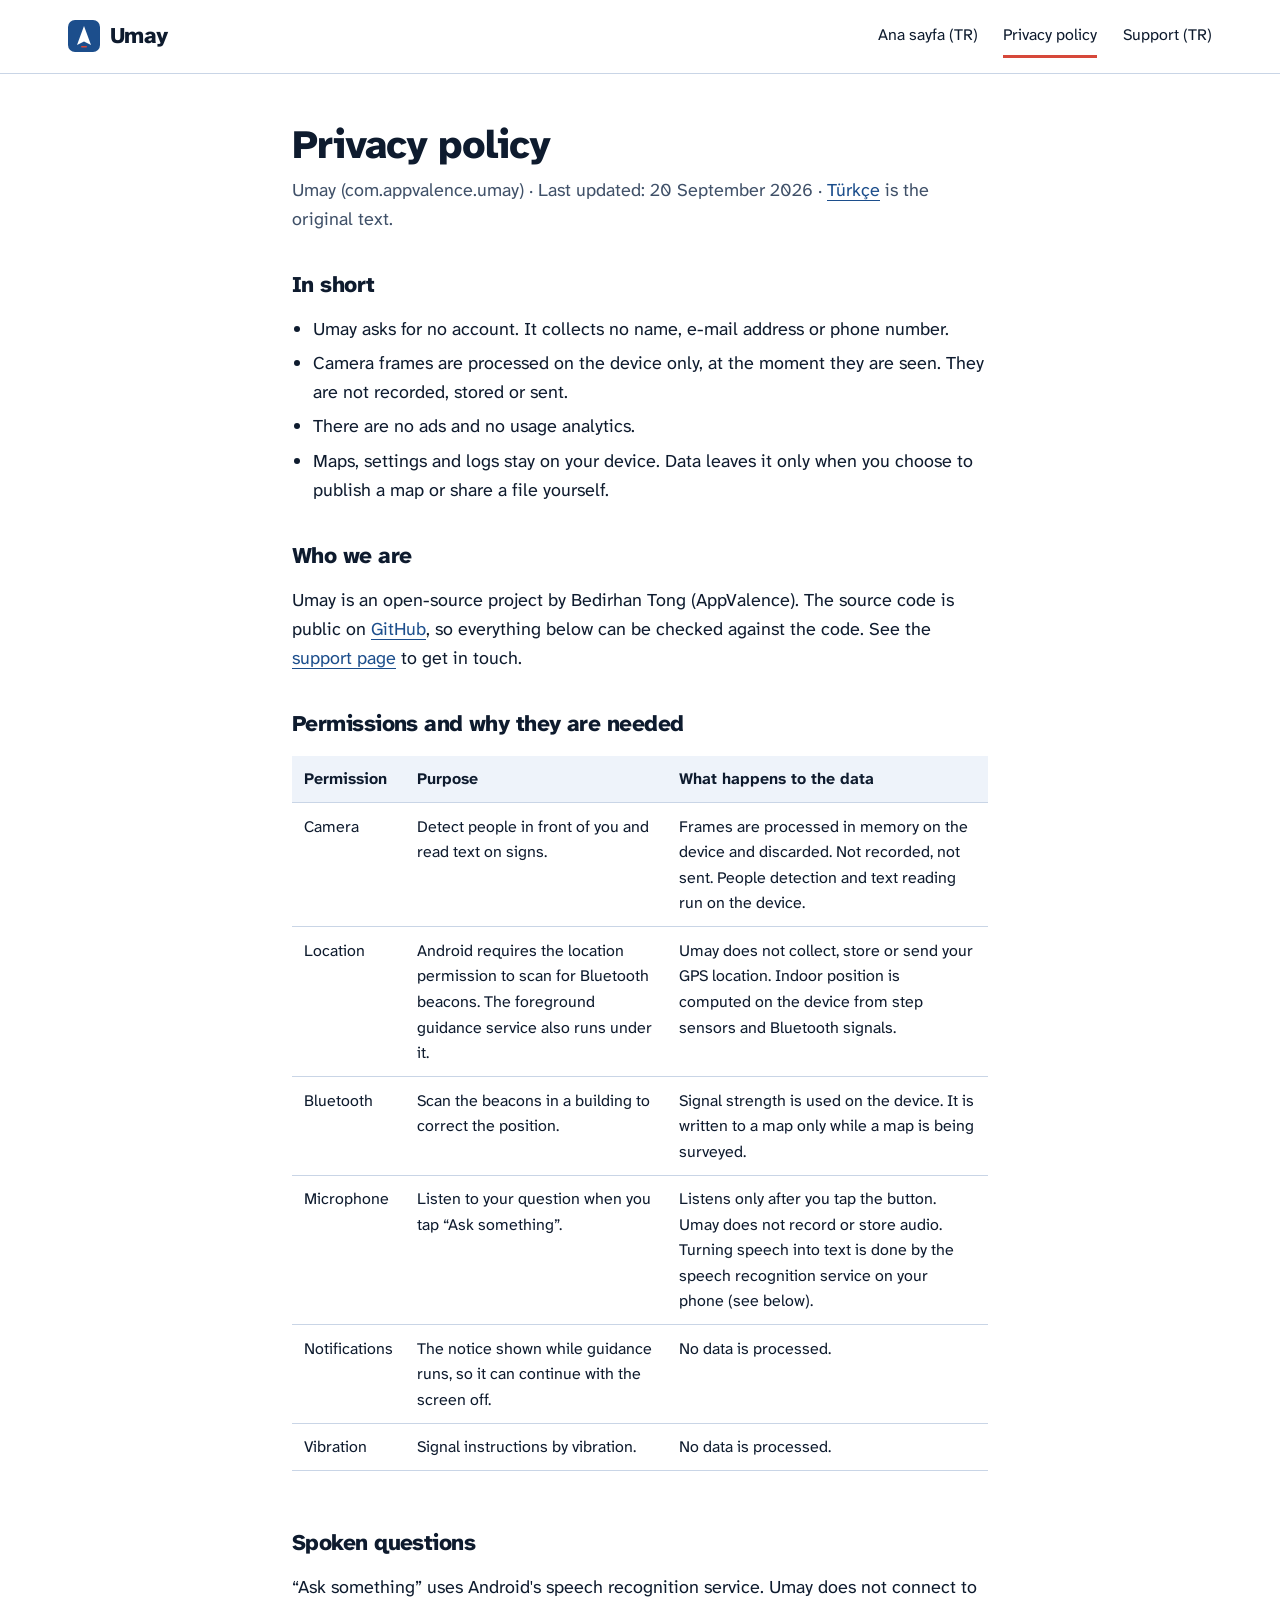
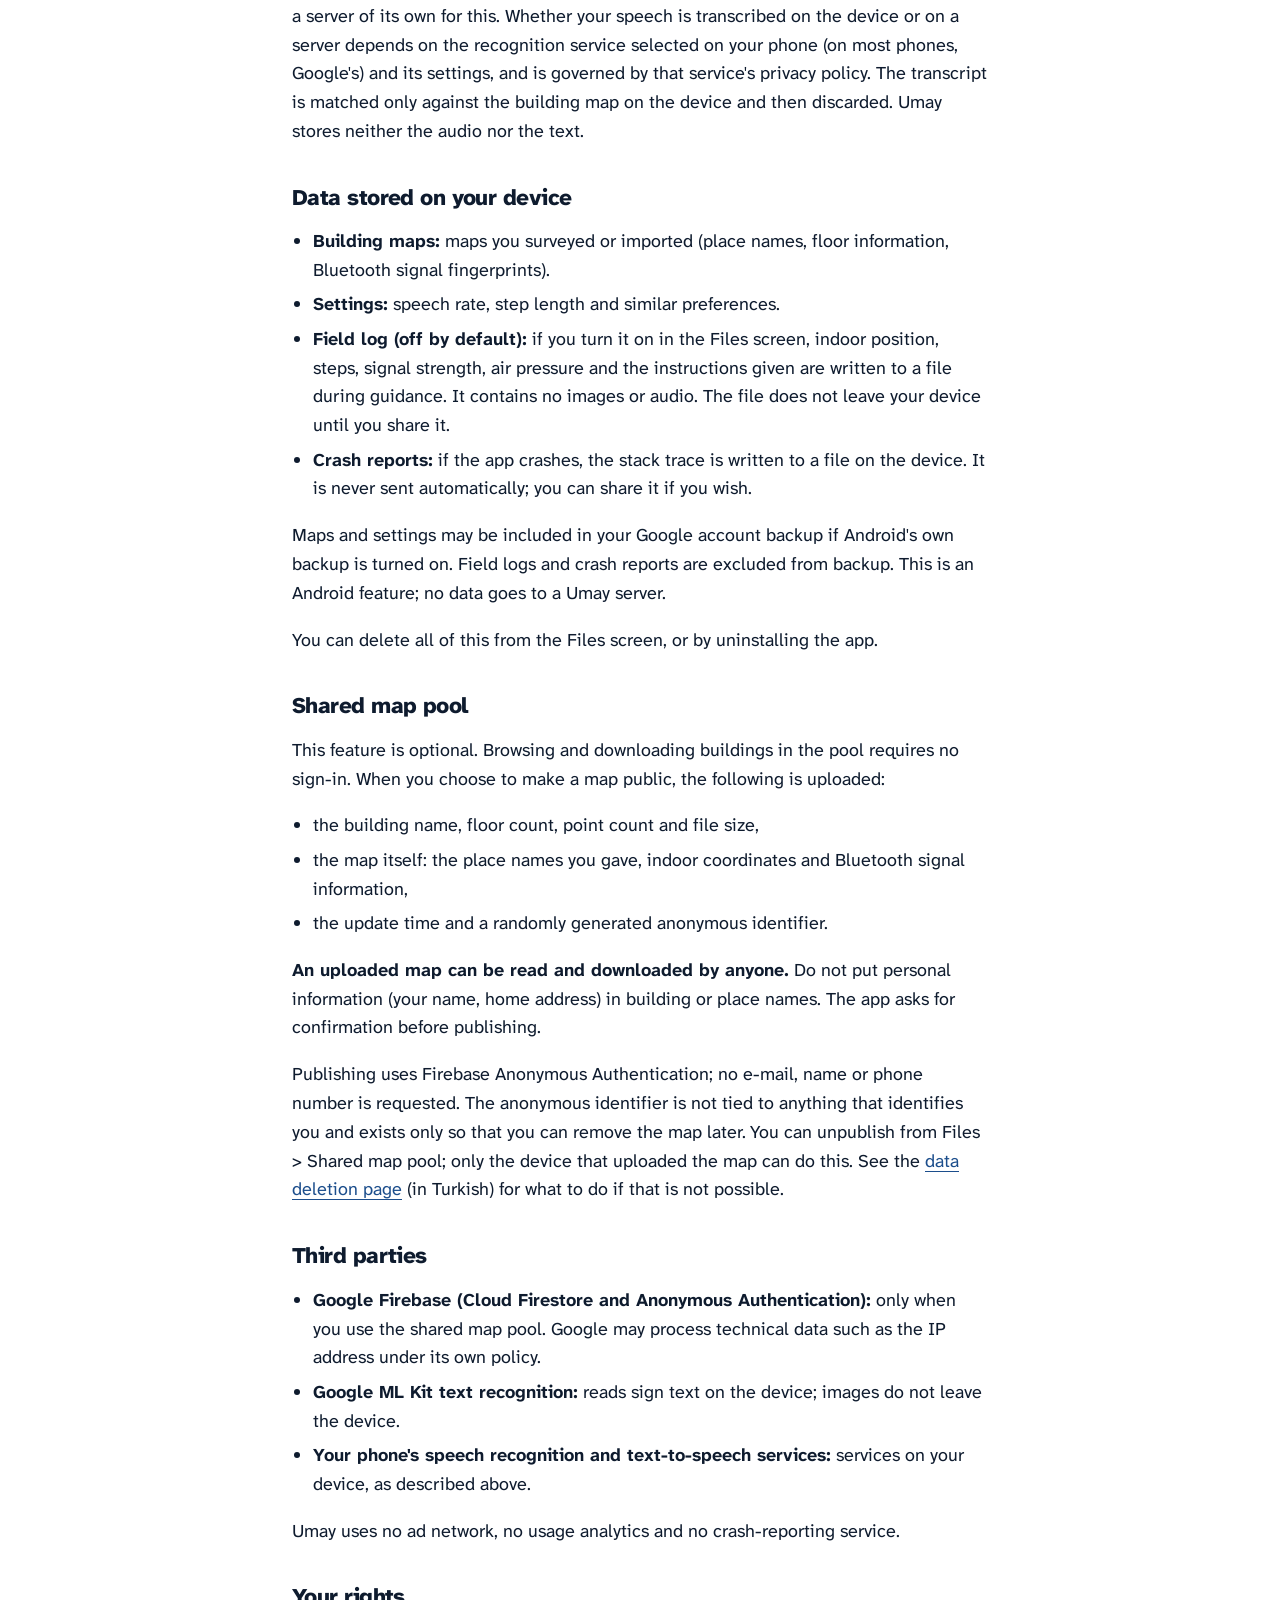
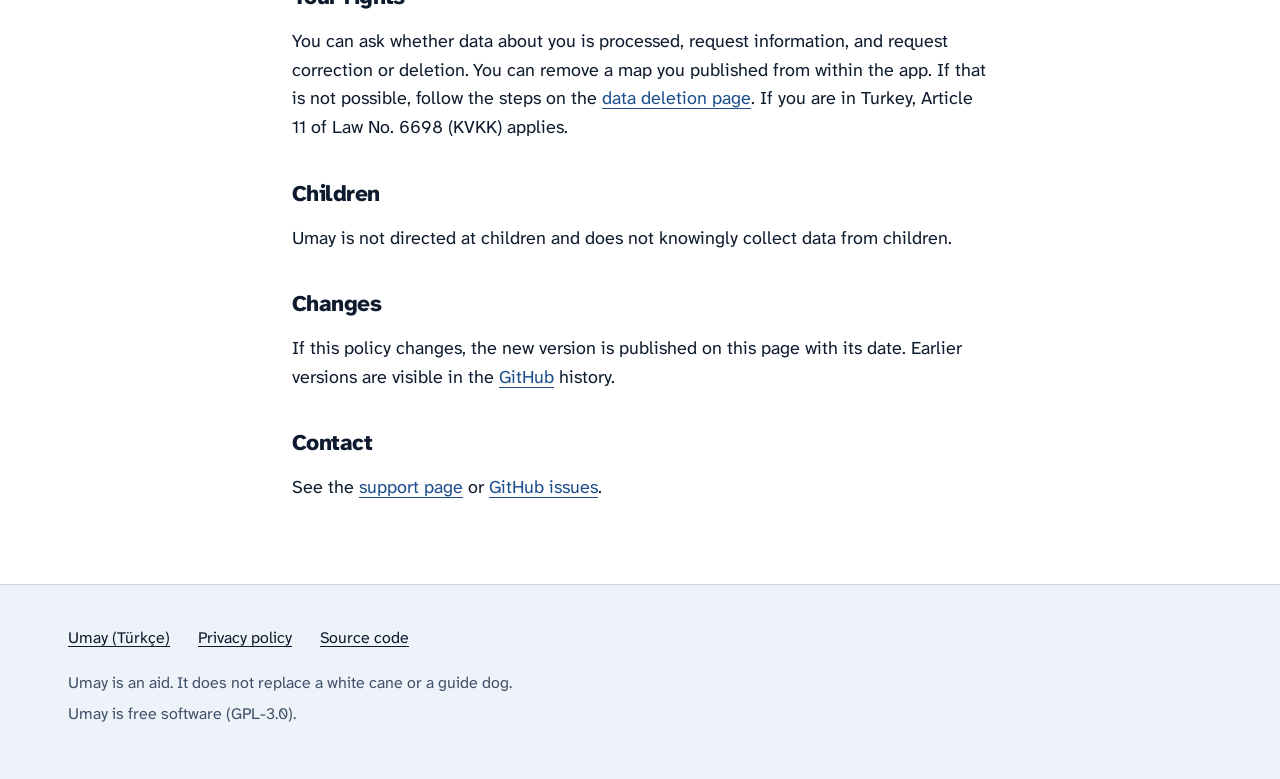
==== website/en/privacy.html @ 1d3ca925 "Add Atkinson Hyperlegible Next font and related files; create privacy policy and data deletion pages" ====
<!doctype html>
<html lang="en">
<head>
<meta charset="utf-8">
<meta name="viewport" content="width=device-width, initial-scale=1">
<title>Privacy policy - Umay</title>
<meta name="description" content="What data Umay processes and what it does not: camera frames are not recorded, there are no accounts or ads, and data stays on the device.">
<meta name="color-scheme" content="light dark">
<link rel="icon" href="../img/favicon.svg" type="image/svg+xml">
<link rel="preload" href="../fonts/atkinson-next-latin-wght-normal.woff2" as="font" type="font/woff2" crossorigin>
<link rel="stylesheet" href="../css/site.css">
</head>
<body>
<a class="skip" href="#icerik">Skip to content</a>
<header class="site"><div class="wrap">
<a class="brand" href="../index.html"><img src="../img/favicon.svg" alt="" width="32" height="32">Umay</a>
<nav class="site" aria-label="Main"><ul><li><a href="../index.html">Ana sayfa (TR)</a></li><li><a href="privacy.html" aria-current="page">Privacy policy</a></li><li><a href="../destek.html">Support (TR)</a></li></ul></nav>
</div></header>
<main id="icerik" class="doc"><div class="wrap narrow">
<h1>Privacy policy</h1>
<p class="meta">Umay (com.appvalence.umay) &middot; Last updated: 20 September 2026 &middot; <a href="../gizlilik.html" hreflang="tr" lang="tr">Türkçe</a> is the original text.</p>

<h2>In short</h2>
<ul>
<li>Umay asks for no account. It collects no name, e-mail address or phone number.</li>
<li>Camera frames are processed on the device only, at the moment they are seen. They are not recorded, stored or sent.</li>
<li>There are no ads and no usage analytics.</li>
<li>Maps, settings and logs stay on your device. Data leaves it only when you choose to publish a map or share a file yourself.</li>
</ul>

<h2>Who we are</h2>
<p>Umay is an open-source project by Bedirhan Tong (AppValence). The source code is public on <a href="https://github.com/bedirhantong/Umay">GitHub</a>, so everything below can be checked against the code. See the <a href="../destek.html">support page</a> to get in touch.</p>

<h2>Permissions and why they are needed</h2>
<div class="tablewrap"><table>
<thead><tr><th>Permission</th><th>Purpose</th><th>What happens to the data</th></tr></thead>
<tbody>
<tr><td>Camera</td><td>Detect people in front of you and read text on signs.</td><td>Frames are processed in memory on the device and discarded. Not recorded, not sent. People detection and text reading run on the device.</td></tr>
<tr><td>Location</td><td>Android requires the location permission to scan for Bluetooth beacons. The foreground guidance service also runs under it.</td><td>Umay does not collect, store or send your GPS location. Indoor position is computed on the device from step sensors and Bluetooth signals.</td></tr>
<tr><td>Bluetooth</td><td>Scan the beacons in a building to correct the position.</td><td>Signal strength is used on the device. It is written to a map only while a map is being surveyed.</td></tr>
<tr><td>Microphone</td><td>Listen to your question when you tap &ldquo;Ask something&rdquo;.</td><td>Listens only after you tap the button. Umay does not record or store audio. Turning speech into text is done by the speech recognition service on your phone (see below).</td></tr>
<tr><td>Notifications</td><td>The notice shown while guidance runs, so it can continue with the screen off.</td><td>No data is processed.</td></tr>
<tr><td>Vibration</td><td>Signal instructions by vibration.</td><td>No data is processed.</td></tr>
</tbody></table></div>

<h2>Spoken questions</h2>
<p>&ldquo;Ask something&rdquo; uses Android's speech recognition service. Umay does not connect to a server of its own for this. Whether your speech is transcribed on the device or on a server depends on the recognition service selected on your phone (on most phones, Google's) and its settings, and is governed by that service's privacy policy. The transcript is matched only against the building map on the device and then discarded. Umay stores neither the audio nor the text.</p>

<h2>Data stored on your device</h2>
<ul>
<li><strong>Building maps:</strong> maps you surveyed or imported (place names, floor information, Bluetooth signal fingerprints).</li>
<li><strong>Settings:</strong> speech rate, step length and similar preferences.</li>
<li><strong>Field log (off by default):</strong> if you turn it on in the Files screen, indoor position, steps, signal strength, air pressure and the instructions given are written to a file during guidance. It contains no images or audio. The file does not leave your device until you share it.</li>
<li><strong>Crash reports:</strong> if the app crashes, the stack trace is written to a file on the device. It is never sent automatically; you can share it if you wish.</li>
</ul>
<p>Maps and settings may be included in your Google account backup if Android's own backup is turned on. Field logs and crash reports are excluded from backup. This is an Android feature; no data goes to a Umay server.</p>
<p>You can delete all of this from the Files screen, or by uninstalling the app.</p>

<h2>Shared map pool</h2>
<p>This feature is optional. Browsing and downloading buildings in the pool requires no sign-in. When you choose to make a map public, the following is uploaded:</p>
<ul>
<li>the building name, floor count, point count and file size,</li>
<li>the map itself: the place names you gave, indoor coordinates and Bluetooth signal information,</li>
<li>the update time and a randomly generated anonymous identifier.</li>
</ul>
<p><strong>An uploaded map can be read and downloaded by anyone.</strong> Do not put personal information (your name, home address) in building or place names. The app asks for confirmation before publishing.</p>
<p>Publishing uses Firebase Anonymous Authentication; no e-mail, name or phone number is requested. The anonymous identifier is not tied to anything that identifies you and exists only so that you can remove the map later. You can unpublish from Files &gt; Shared map pool; only the device that uploaded the map can do this. See the <a href="../veri-silme.html">data deletion page</a> (in Turkish) for what to do if that is not possible.</p>

<h2>Third parties</h2>
<ul>
<li><strong>Google Firebase (Cloud Firestore and Anonymous Authentication):</strong> only when you use the shared map pool. Google may process technical data such as the IP address under its own policy.</li>
<li><strong>Google ML Kit text recognition:</strong> reads sign text on the device; images do not leave the device.</li>
<li><strong>Your phone's speech recognition and text-to-speech services:</strong> services on your device, as described above.</li>
</ul>
<p>Umay uses no ad network, no usage analytics and no crash-reporting service.</p>

<h2>Your rights</h2>
<p>You can ask whether data about you is processed, request information, and request correction or deletion. You can remove a map you published from within the app. If that is not possible, follow the steps on the <a href="../veri-silme.html">data deletion page</a>. If you are in Turkey, Article 11 of Law No. 6698 (KVKK) applies.</p>

<h2>Children</h2>
<p>Umay is not directed at children and does not knowingly collect data from children.</p>

<h2>Changes</h2>
<p>If this policy changes, the new version is published on this page with its date. Earlier versions are visible in the <a href="https://github.com/bedirhantong/Umay">GitHub</a> history.</p>

<h2>Contact</h2>
<p>See the <a href="../destek.html">support page</a> or <a href="https://github.com/bedirhantong/Umay/issues">GitHub issues</a>.</p>
</div></main>
<footer class="site"><div class="wrap">
<ul><li><a href="../index.html">Umay (Türkçe)</a></li><li><a href="privacy.html">Privacy policy</a></li><li><a href="https://github.com/bedirhantong/Umay">Source code</a></li></ul>
<p>Umay is an aid. It does not replace a white cane or a guide dog.</p>
<p>Umay is free software (GPL-3.0).</p>
</div></footer>
</body>
</html>
---- website/css/site.css ----
/* Umay site. Rules and reasons: website/DESIGN.md. One self-hosted font, no scripts, no third-party requests. */
@font-face { font-family: "Atkinson Hyperlegible Next"; src: url("../fonts/atkinson-next-latin-ext-wght-normal.woff2") format("woff2"); font-weight: 200 800; font-display: swap;
  unicode-range: U+0100-02BA, U+02BD-02C5, U+02C7-02CC, U+02CE-02D7, U+02DD-02FF, U+0304, U+0308, U+0329, U+1D00-1DBF, U+1E00-1E9F, U+1EF2-1EFF, U+2020, U+20A0-20AB, U+20AD-20C0, U+2113, U+2C60-2C7F, U+A720-A7FF; }
@font-face { font-family: "Atkinson Hyperlegible Next"; src: url("../fonts/atkinson-next-latin-wght-normal.woff2") format("woff2"); font-weight: 200 800; font-display: swap;
  unicode-range: U+0000-00FF, U+0131, U+0152-0153, U+02BB-02BC, U+02C6, U+02DA, U+02DC, U+0304, U+0308, U+0329, U+2000-206F, U+20AC, U+2122, U+2191, U+2193, U+2212, U+2215, U+FEFF, U+FFFD; }

:root {
  --ink: #0E1B2E;
  --ink-soft: #3F5068;
  --navy: #1C4E8C;
  --paper: #FFFFFF;
  --wash: #EEF3FA;
  --line: #C9D5E6;
  --line-strong: #6F87AB;
  --signal: #D6483A;
  --on-navy: #FFFFFF;
  --band: #1C4E8C;
  --link: #1C4E8C;
  --focus: #0E1B2E;
  /* aliases used by the document pages */
  --bg: var(--paper); --bg-soft: var(--wash); --text: var(--ink); --muted: var(--ink-soft);
}
@media (prefers-color-scheme: dark) {
  :root {
    --ink: #E8EEF7; --ink-soft: #B4C3D8; --navy: #8DB3EA; --paper: #0B1424; --wash: #111E33;
    --line: #2A3A55; --line-strong: #4F6688; --signal: #F0705F; --on-navy: #0B1424; --band: #12305A; --link: #8DB3EA; --focus: #E8EEF7;
  }
}
*, *::before, *::after { box-sizing: border-box; }
html { font-size: 100%; -webkit-text-size-adjust: 100%; scroll-padding-top: 1rem; }
body { margin: 0; background: var(--paper); color: var(--ink); font: 1.125rem/1.6 "Atkinson Hyperlegible Next", system-ui, -apple-system, "Segoe UI", Roboto, sans-serif; font-synthesis: none; }
a { color: var(--link); text-underline-offset: .2em; text-decoration-thickness: 1px; }
a:hover { text-decoration-thickness: 3px; }
:focus-visible { outline: 3px solid var(--focus); outline-offset: 3px; border-radius: 2px; }
.skip { position: absolute; left: -999px; top: 0; background: var(--ink); color: var(--paper); padding: .9rem 1.1rem; z-index: 10; }
.skip:focus { left: 0; }
.wrap { max-width: 74rem; margin: 0 auto; padding: 0 1.25rem; }
.narrow { max-width: 46rem; }
p { max-width: 68ch; }

/* Header and footer */
header.site { border-bottom: 1px solid var(--line); }
header.site .wrap { display: flex; flex-wrap: wrap; align-items: center; justify-content: space-between; gap: .25rem 2rem; padding-top: .9rem; padding-bottom: .9rem; }
.brand { display: inline-flex; align-items: center; gap: .6rem; color: var(--ink); text-decoration: none; font-weight: 800; font-size: 1.4rem; letter-spacing: -.02em; }
.brand img { width: 2rem; height: 2rem; }
nav.site ul { display: flex; flex-wrap: wrap; gap: 0 1.6rem; list-style: none; margin: 0; padding: 0; }
nav.site a { color: var(--ink); text-decoration: none; min-height: 2.75rem; display: inline-flex; align-items: center; border-bottom: 3px solid transparent; font-size: 1rem; }
nav.site a:hover, nav.site a[aria-current="page"] { border-bottom-color: var(--signal); }
footer.site { border-top: 1px solid var(--line); background: var(--wash); padding: 2.5rem 0 3rem; color: var(--ink-soft); font-size: 1rem; }
footer.site ul { list-style: none; padding: 0; margin: 0 0 1.25rem; display: flex; flex-wrap: wrap; gap: .25rem 1.75rem; }
footer.site a { color: var(--ink); }
footer.site p { margin: .3rem 0; }

/* Buttons */
.btn { display: inline-flex; align-items: center; min-height: 3rem; padding: 0 1.5rem; font-weight: 700; font-size: 1.05rem; text-decoration: none; border: 2px solid var(--navy); color: var(--navy); background: transparent; border-radius: .25rem; }
.btn:hover { background: var(--navy); color: var(--on-navy); }
.btn.solid { background: var(--navy); color: var(--on-navy); }
.btn.solid:hover { background: var(--ink); border-color: var(--ink); color: var(--paper); }
.actions { display: flex; flex-wrap: wrap; gap: .75rem; }

/* Headings */
h1, h2, h3 { font-weight: 800; letter-spacing: -.025em; margin: 0; }
h2 { font-size: clamp(2rem, 4.6vw, 3.25rem); line-height: 1.05; }
h3 { font-size: 1.35rem; line-height: 1.2; letter-spacing: -.01em; }
.lead { font-size: 1.3rem; color: var(--ink-soft); margin: 1.25rem 0 0; }
section.block { padding: 5.5rem 0; }

/* Hero: the page starts as a floor plan */
.hero { overflow-x: clip; }
.hero .wrap { display: grid; gap: 2.5rem; padding-top: 3.5rem; padding-bottom: 4rem; align-items: center; }
@media (min-width: 60rem) { .hero .wrap { grid-template-columns: minmax(0, 5fr) minmax(0, 6fr); gap: 3rem; padding-top: 4rem; padding-bottom: 4.5rem; } }
.hero h1 { font-size: clamp(2.9rem, 7.2vw, 5.4rem); line-height: .98; letter-spacing: -.04em; }
.hero .sub { font-size: 1.3rem; color: var(--ink-soft); margin: 1.75rem 0 2rem; max-width: 34rem; }
.hero .status { margin: 1.25rem 0 0; font-size: 1rem; color: var(--ink-soft); }
.hero figure { margin: 0; }
.hero figcaption { font-size: .95rem; color: var(--ink-soft); margin-top: .75rem; max-width: 40rem; }
.plan { display: block; width: 100%; height: auto; }
.plan .wall { fill: none; stroke: var(--ink); stroke-width: 3; stroke-linecap: square; }
.plan .divider { fill: none; stroke: var(--line-strong); stroke-width: 1.5; }
.plan .hall { fill: var(--wash); }
.plan .stairs { stroke: var(--line-strong); stroke-width: 2; }
.plan text { fill: var(--ink-soft); font: 700 15px "Atkinson Hyperlegible Next", system-ui, sans-serif; }
.plan .beacon { fill: var(--navy); }
.plan .ring { fill: none; stroke: var(--navy); stroke-width: 1.5; opacity: .35; }
.plan .route { fill: none; stroke: var(--signal); stroke-width: 5; stroke-linecap: round; stroke-linejoin: round; }
.plan .dest-ring { fill: none; stroke: var(--signal); stroke-width: 4; }
.plan .dest-dot { fill: var(--signal); }
.plan .you { fill: var(--ink); }
/* the one moment of motion on the site: the route draws itself once */
@media (prefers-reduced-motion: no-preference) {
  .plan .route { stroke-dasharray: 1; stroke-dashoffset: 1; animation: draw 2.6s cubic-bezier(.4,0,.2,1) .4s forwards; }
  .plan .dest { opacity: 0; animation: arrive .5s ease-out 2.8s forwards; }
}
@keyframes draw { to { stroke-dashoffset: 0; } }
@keyframes arrive { to { opacity: 1; } }
@media (forced-colors: active) { .plan .wall, .plan .route, .plan .dest-ring { stroke: CanvasText; } .plan .beacon, .plan .dest-dot, .plan .you { fill: CanvasText; } }

/* What it does: a specification list, not a card grid */
.spec { margin: 3rem 0 0; border-top: 3px solid var(--ink); }
.spec div { display: grid; gap: .35rem 3rem; padding: 1.5rem 0; border-bottom: 1px solid var(--line); }
@media (min-width: 48rem) { .spec div { grid-template-columns: 5fr 7fr; } }
.spec dt { font-size: 1.5rem; font-weight: 800; letter-spacing: -.015em; line-height: 1.2; }
.spec dd { margin: 0; color: var(--ink-soft); max-width: 60ch; }

/* Safety: the one thing that must not be missed */
.notice { border: 2px solid var(--ink); border-left: 12px solid var(--signal); padding: 1.5rem 1.75rem; margin-top: 3rem; }
.notice h3 { font-size: 1.5rem; margin-bottom: .6rem; }
.notice p { margin: 0; max-width: 62ch; }
.notice p + p { margin-top: .7rem; }

/* How it works: the only dark band on the page, and a true sequence */
.band { background: var(--band); color: #fff; }
@media (prefers-color-scheme: dark) { .band { color: var(--ink); } }
.band .lead { color: #D3E0F3; }
@media (prefers-color-scheme: dark) { .band .lead { color: var(--ink-soft); } }
.steps { list-style: none; counter-reset: step; padding: 0; margin: 3.5rem 0 0; display: grid; gap: 2.5rem 2rem; }
@media (min-width: 48rem) { .steps { grid-template-columns: repeat(2, 1fr); } }
@media (min-width: 64rem) { .steps { grid-template-columns: repeat(4, 1fr); } }
.steps li { counter-increment: step; border-top: 2px solid rgba(255,255,255,.55); padding-top: 1rem; }
.steps li::before { content: counter(step); display: block; font-size: 4.5rem; font-weight: 800; line-height: 1; letter-spacing: -.05em; opacity: .9; margin-bottom: .75rem; }
.steps h3 { margin-bottom: .5rem; }
.steps p { margin: 0; color: #D3E0F3; font-size: 1.05rem; }
@media (prefers-color-scheme: dark) { .steps p { color: var(--ink-soft); } }
.beacon-note { background: var(--paper); color: var(--ink); border-left: 12px solid var(--signal); padding: 1.5rem 1.75rem; margin-top: 3.5rem; }
.beacon-note p { margin: 0; }

/* App: one large screen, three smaller */
.app { display: grid; gap: 2.5rem; align-items: start; margin-top: 3rem; }
@media (min-width: 60rem) { .app { grid-template-columns: 5fr 7fr; gap: 4rem; } }
.app figure { margin: 0; }
.app img { width: 100%; height: auto; display: block; border: 1px solid var(--line-strong); border-radius: 1.25rem; }
.app figcaption { font-size: .98rem; color: var(--ink-soft); margin-top: .6rem; }
.app .main { max-width: 22rem; }
.app .more-wrap .small { margin-top: 2rem; }
.app .more { display: grid; grid-template-columns: repeat(3, 1fr); gap: 1rem; }
@media (max-width: 40rem) { .app .more { grid-template-columns: repeat(2, 1fr); } }

/* Institutions and roadmap: tables, because they are tables */
.split { display: grid; gap: 2.5rem; align-items: start; }
@media (min-width: 60rem) { .split { grid-template-columns: 5fr 7fr; gap: 4rem; } }
.facts { width: 100%; border-collapse: collapse; margin: 0; font-size: 1.05rem; }
.facts caption { text-align: left; font-weight: 800; font-size: 1.15rem; padding-bottom: .75rem; }
.facts th, .facts td { text-align: left; vertical-align: top; padding: 1rem 1rem 1rem 0; border: 0; border-top: 1px solid var(--line-strong); background: transparent; }
.facts th { font-weight: 800; width: 34%; }
.facts td { color: var(--ink-soft); }
.facts tr:last-child th, .facts tr:last-child td { border-bottom: 1px solid var(--line-strong); }
.status-now { font-weight: 800; color: var(--navy); }
.small { font-size: 1rem; color: var(--ink-soft); margin-top: 1.25rem; }
.tablewrap { overflow-x: auto; }

/* Privacy: said plainly */
.statement { font-size: clamp(1.6rem, 3.4vw, 2.5rem); line-height: 1.2; font-weight: 700; letter-spacing: -.02em; max-width: 24em; margin: 0; }
.ticks { list-style: none; padding: 0; margin: 2.5rem 0 0; display: grid; gap: .75rem; max-width: 40rem; }
.ticks li { padding-left: 2rem; position: relative; }
.ticks li::before { content: ""; position: absolute; left: 0; top: .7em; width: 1rem; height: 3px; background: var(--ink); }

/* Closing call */
.close h2 { max-width: 16em; }
.close .btn { border-color: #fff; color: #fff; }
.close .btn:hover { background: #fff; color: var(--navy); }
.close .btn.solid { background: #fff; color: #123566; }
.close .btn.solid:hover { background: #D3E0F3; border-color: #D3E0F3; }
@media (prefers-color-scheme: dark) { .close .btn { border-color: var(--ink); color: var(--ink); } .close .btn:hover { background: var(--ink); color: var(--paper); } .close .btn.solid { background: var(--ink); color: var(--paper); } }

/* Notices in the document pages */
.callout { border-left: 8px solid var(--signal); background: var(--wash); padding: 1rem 1.25rem; margin: 1.5rem 0; }
.callout p { margin: 0; }
.callout p + p { margin-top: .6rem; }

/* Document pages (privacy, support, data deletion) */
main.doc { padding: 3rem 0 4rem; }
main.doc h1 { font-size: clamp(1.75rem, 4vw, 2.5rem); line-height: 1.15; margin: 0 0 .5rem; }
main.doc .meta { color: var(--muted); margin: 0 0 2rem; }
main.doc h2 { margin-top: 2.5rem; font-size: 1.4rem; }
main.doc ul { padding-left: 1.3rem; }
main.doc li { margin: .35rem 0; }
table { border-collapse: collapse; width: 100%; margin: 1.25rem 0; font-size: 1rem; }
th, td { text-align: left; vertical-align: top; padding: .65rem .75rem; border-bottom: 1px solid var(--line); }
th { background: var(--bg-soft); }
.tablewrap { overflow-x: auto; }


.sr-only { position: absolute; width: 1px; height: 1px; overflow: hidden; clip-path: inset(50%); white-space: nowrap; }
.tint { background: var(--wash); }
.mt2 { margin-top: 2rem; }
.mt25 { margin-top: 2.5rem; }
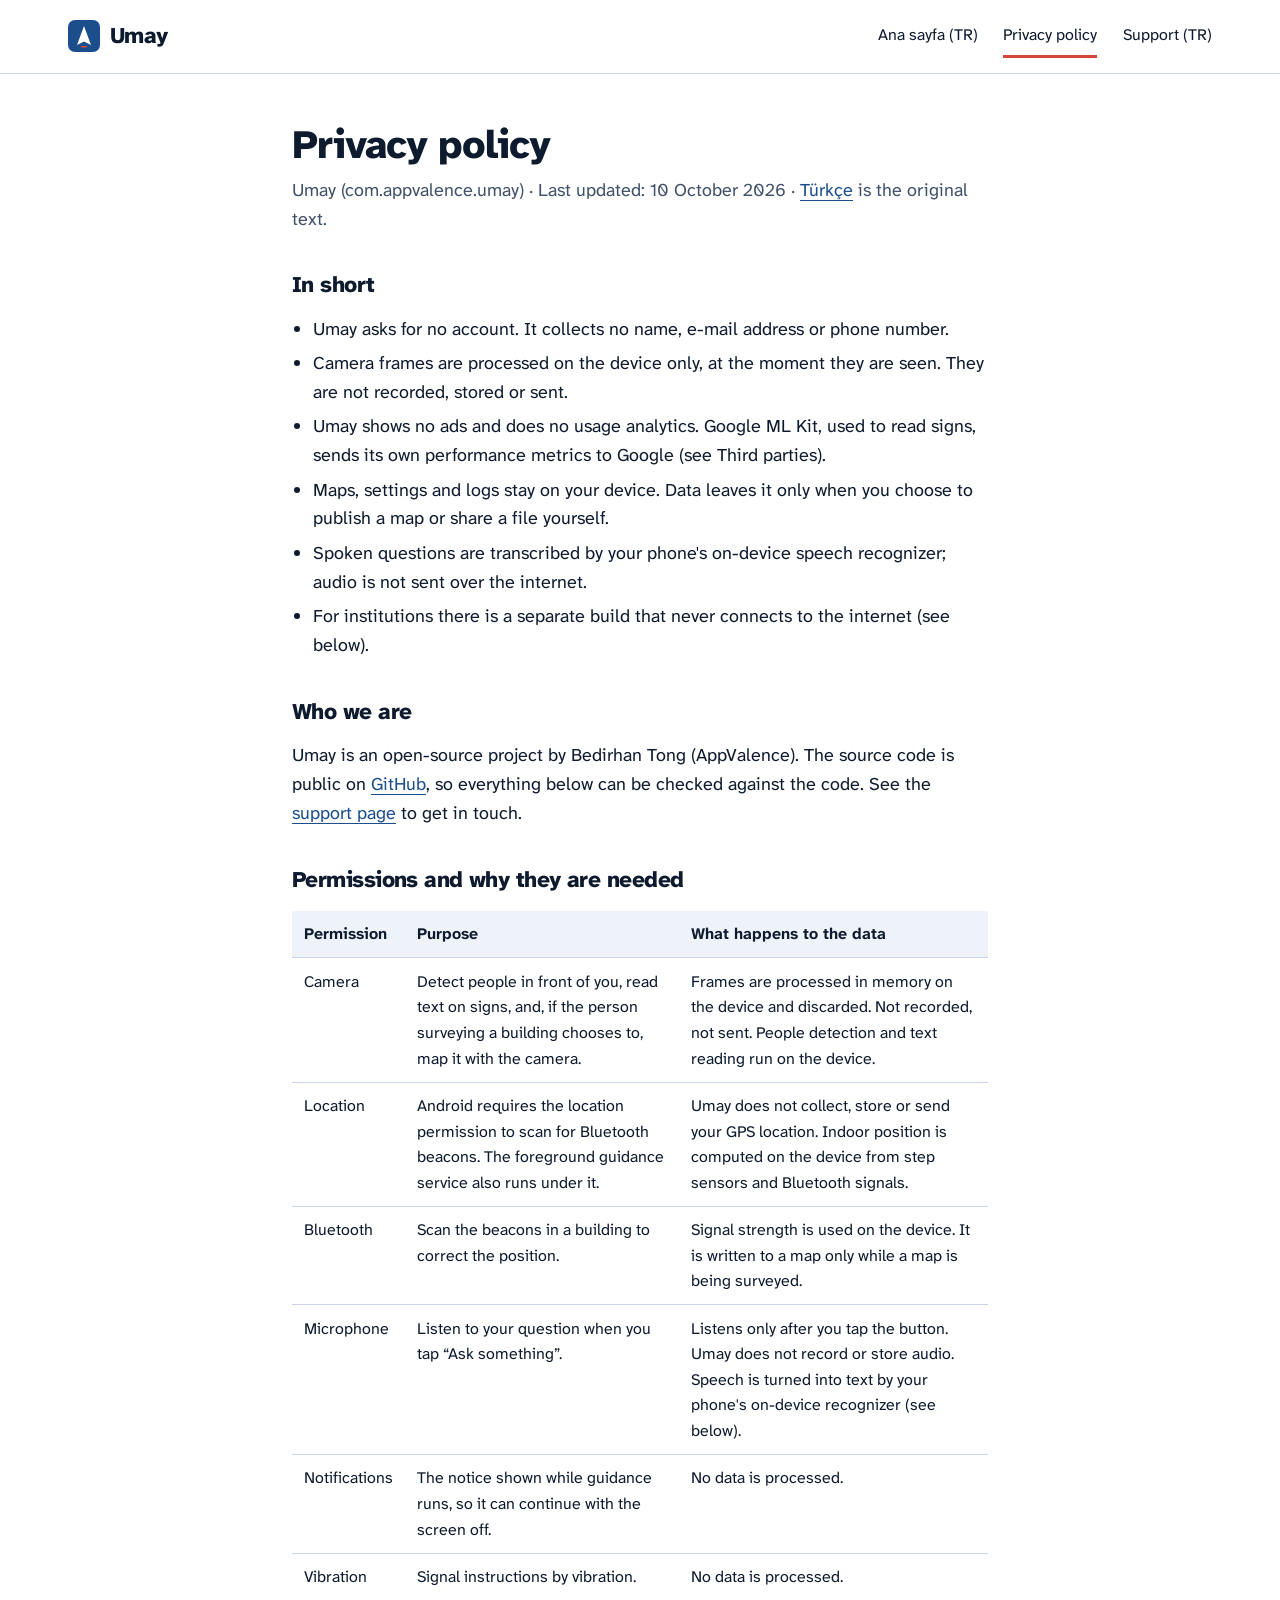
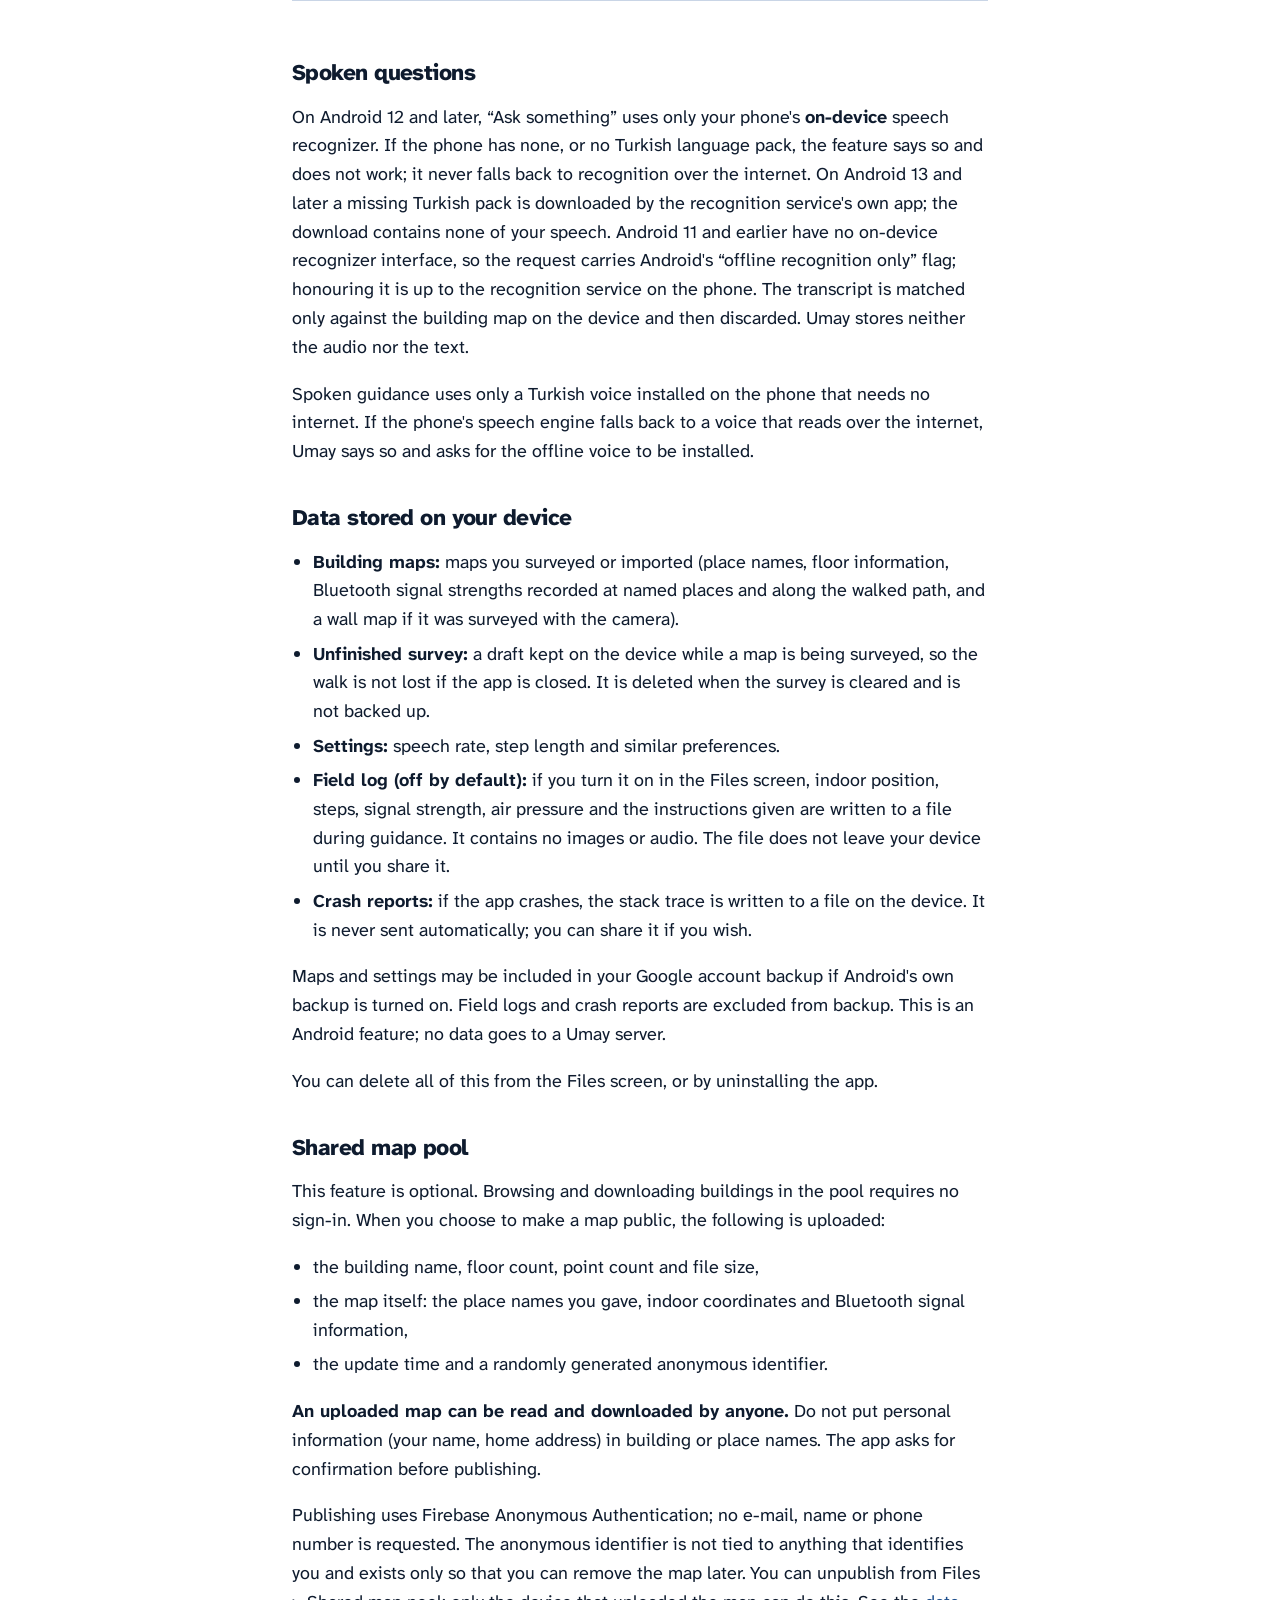
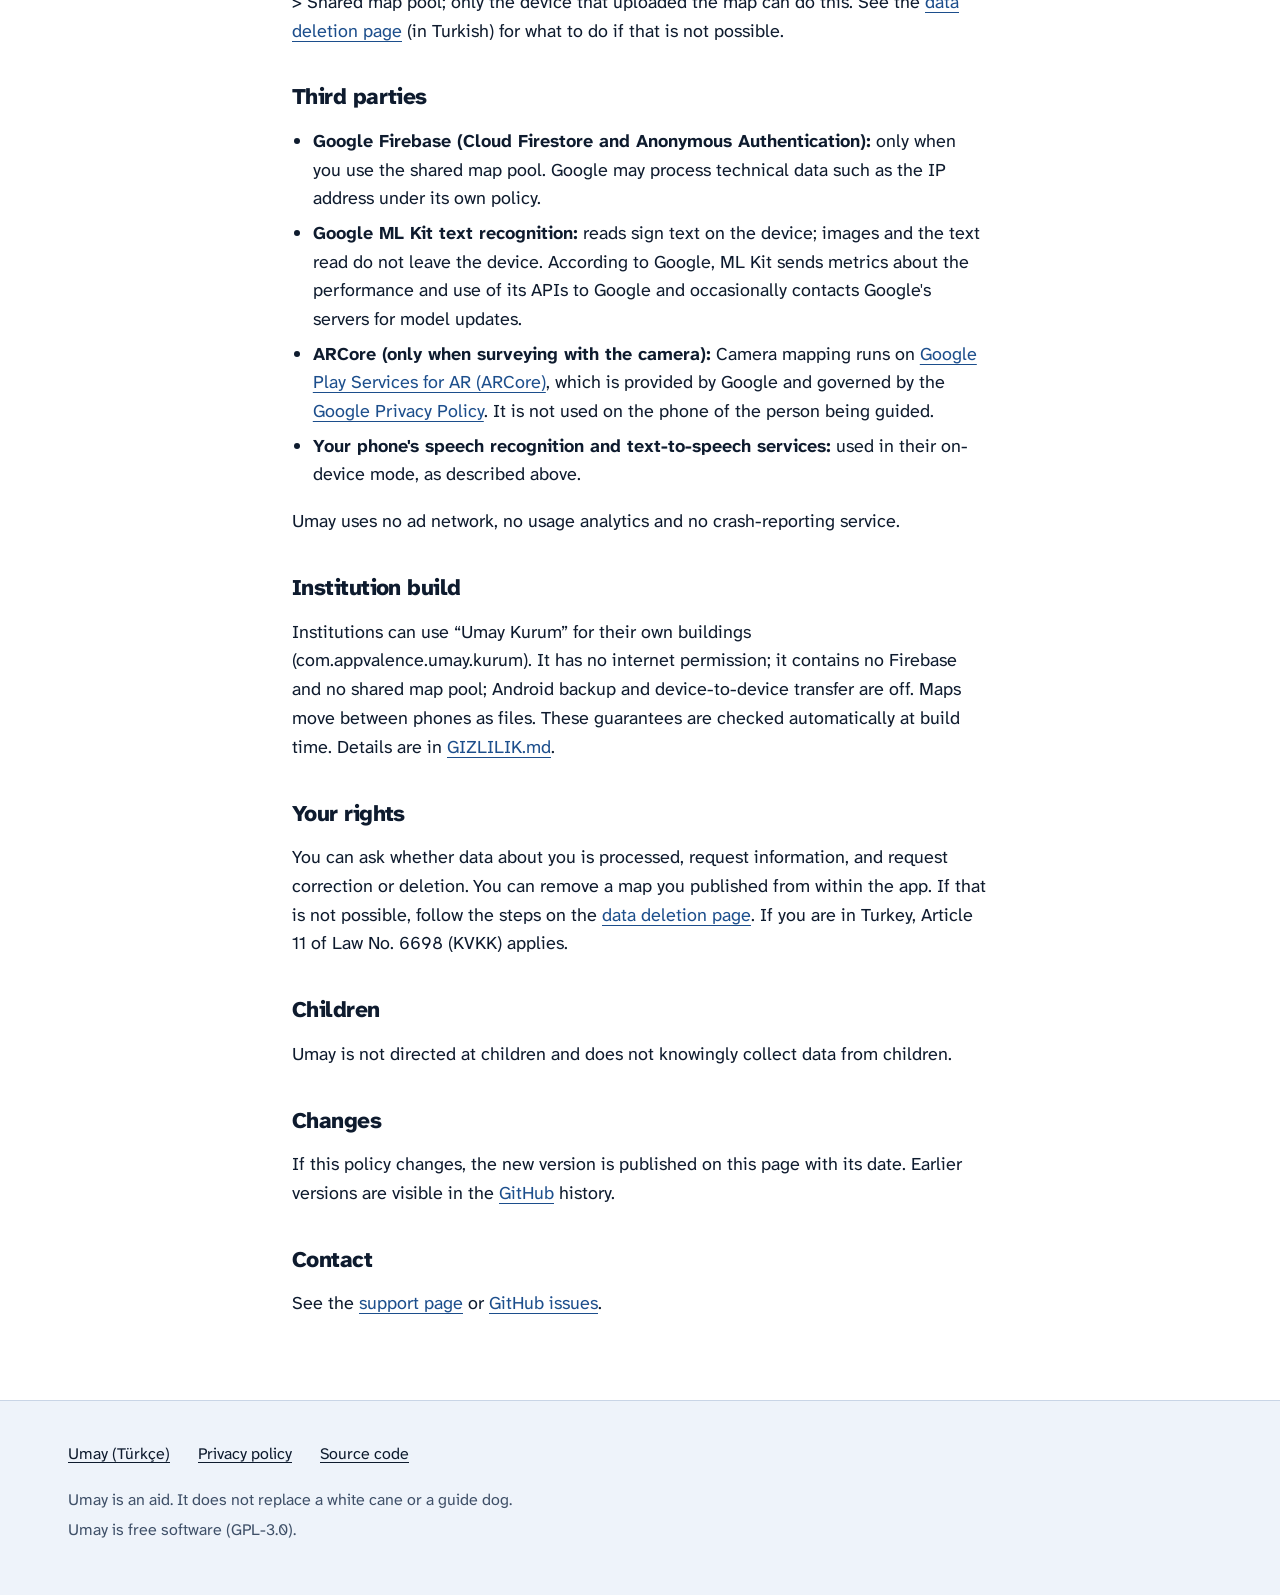
==== commit 391256c6: "Privacy policy: on-device speech, ARCore, ML Kit metrics, institution build Brings both pages in lin" ====
--- a/website/en/privacy.html
+++ b/website/en/privacy.html
@@ -18,14 +18,16 @@
 </div></header>
 <main id="icerik" class="doc"><div class="wrap narrow">
 <h1>Privacy policy</h1>
-<p class="meta">Umay (com.appvalence.umay) &middot; Last updated: 20 September 2026 &middot; <a href="../gizlilik.html" hreflang="tr" lang="tr">Türkçe</a> is the original text.</p>
+<p class="meta">Umay (com.appvalence.umay) &middot; Last updated: 10 October 2026 &middot; <a href="../gizlilik.html" hreflang="tr" lang="tr">Türkçe</a> is the original text.</p>
 
 <h2>In short</h2>
 <ul>
 <li>Umay asks for no account. It collects no name, e-mail address or phone number.</li>
 <li>Camera frames are processed on the device only, at the moment they are seen. They are not recorded, stored or sent.</li>
-<li>There are no ads and no usage analytics.</li>
+<li>Umay shows no ads and does no usage analytics. Google ML Kit, used to read signs, sends its own performance metrics to Google (see Third parties).</li>
 <li>Maps, settings and logs stay on your device. Data leaves it only when you choose to publish a map or share a file yourself.</li>
+<li>Spoken questions are transcribed by your phone's on-device speech recognizer; audio is not sent over the internet.</li>
+<li>For institutions there is a separate build that never connects to the internet (see below).</li>
 </ul>
 
 <h2>Who we are</h2>
@@ -35,20 +37,22 @@
 <div class="tablewrap"><table>
 <thead><tr><th>Permission</th><th>Purpose</th><th>What happens to the data</th></tr></thead>
 <tbody>
-<tr><td>Camera</td><td>Detect people in front of you and read text on signs.</td><td>Frames are processed in memory on the device and discarded. Not recorded, not sent. People detection and text reading run on the device.</td></tr>
+<tr><td>Camera</td><td>Detect people in front of you, read text on signs, and, if the person surveying a building chooses to, map it with the camera.</td><td>Frames are processed in memory on the device and discarded. Not recorded, not sent. People detection and text reading run on the device.</td></tr>
 <tr><td>Location</td><td>Android requires the location permission to scan for Bluetooth beacons. The foreground guidance service also runs under it.</td><td>Umay does not collect, store or send your GPS location. Indoor position is computed on the device from step sensors and Bluetooth signals.</td></tr>
 <tr><td>Bluetooth</td><td>Scan the beacons in a building to correct the position.</td><td>Signal strength is used on the device. It is written to a map only while a map is being surveyed.</td></tr>
-<tr><td>Microphone</td><td>Listen to your question when you tap &ldquo;Ask something&rdquo;.</td><td>Listens only after you tap the button. Umay does not record or store audio. Turning speech into text is done by the speech recognition service on your phone (see below).</td></tr>
+<tr><td>Microphone</td><td>Listen to your question when you tap &ldquo;Ask something&rdquo;.</td><td>Listens only after you tap the button. Umay does not record or store audio. Speech is turned into text by your phone's on-device recognizer (see below).</td></tr>
 <tr><td>Notifications</td><td>The notice shown while guidance runs, so it can continue with the screen off.</td><td>No data is processed.</td></tr>
 <tr><td>Vibration</td><td>Signal instructions by vibration.</td><td>No data is processed.</td></tr>
 </tbody></table></div>
 
 <h2>Spoken questions</h2>
-<p>&ldquo;Ask something&rdquo; uses Android's speech recognition service. Umay does not connect to a server of its own for this. Whether your speech is transcribed on the device or on a server depends on the recognition service selected on your phone (on most phones, Google's) and its settings, and is governed by that service's privacy policy. The transcript is matched only against the building map on the device and then discarded. Umay stores neither the audio nor the text.</p>
+<p>On Android 12 and later, &ldquo;Ask something&rdquo; uses only your phone's <strong>on-device</strong> speech recognizer. If the phone has none, or no Turkish language pack, the feature says so and does not work; it never falls back to recognition over the internet. On Android 13 and later a missing Turkish pack is downloaded by the recognition service's own app; the download contains none of your speech. Android 11 and earlier have no on-device recognizer interface, so the request carries Android's &ldquo;offline recognition only&rdquo; flag; honouring it is up to the recognition service on the phone. The transcript is matched only against the building map on the device and then discarded. Umay stores neither the audio nor the text.</p>
+<p>Spoken guidance uses only a Turkish voice installed on the phone that needs no internet. If the phone's speech engine falls back to a voice that reads over the internet, Umay says so and asks for the offline voice to be installed.</p>
 
 <h2>Data stored on your device</h2>
 <ul>
-<li><strong>Building maps:</strong> maps you surveyed or imported (place names, floor information, Bluetooth signal fingerprints).</li>
+<li><strong>Building maps:</strong> maps you surveyed or imported (place names, floor information, Bluetooth signal strengths recorded at named places and along the walked path, and a wall map if it was surveyed with the camera).</li>
+<li><strong>Unfinished survey:</strong> a draft kept on the device while a map is being surveyed, so the walk is not lost if the app is closed. It is deleted when the survey is cleared and is not backed up.</li>
 <li><strong>Settings:</strong> speech rate, step length and similar preferences.</li>
 <li><strong>Field log (off by default):</strong> if you turn it on in the Files screen, indoor position, steps, signal strength, air pressure and the instructions given are written to a file during guidance. It contains no images or audio. The file does not leave your device until you share it.</li>
 <li><strong>Crash reports:</strong> if the app crashes, the stack trace is written to a file on the device. It is never sent automatically; you can share it if you wish.</li>
@@ -69,10 +73,14 @@
 <h2>Third parties</h2>
 <ul>
 <li><strong>Google Firebase (Cloud Firestore and Anonymous Authentication):</strong> only when you use the shared map pool. Google may process technical data such as the IP address under its own policy.</li>
-<li><strong>Google ML Kit text recognition:</strong> reads sign text on the device; images do not leave the device.</li>
-<li><strong>Your phone's speech recognition and text-to-speech services:</strong> services on your device, as described above.</li>
+<li><strong>Google ML Kit text recognition:</strong> reads sign text on the device; images and the text read do not leave the device. According to Google, ML Kit sends metrics about the performance and use of its APIs to Google and occasionally contacts Google's servers for model updates.</li>
+<li><strong>ARCore (only when surveying with the camera):</strong> Camera mapping runs on <a href="https://play.google.com/store/apps/details?id=com.google.ar.core">Google Play Services for AR (ARCore)</a>, which is provided by Google and governed by the <a href="https://policies.google.com/privacy">Google Privacy Policy</a>. It is not used on the phone of the person being guided.</li>
+<li><strong>Your phone's speech recognition and text-to-speech services:</strong> used in their on-device mode, as described above.</li>
 </ul>
 <p>Umay uses no ad network, no usage analytics and no crash-reporting service.</p>
+
+<h2>Institution build</h2>
+<p>Institutions can use &ldquo;Umay Kurum&rdquo; for their own buildings (com.appvalence.umay.kurum). It has no internet permission; it contains no Firebase and no shared map pool; Android backup and device-to-device transfer are off. Maps move between phones as files. These guarantees are checked automatically at build time. Details are in <a href="https://github.com/bedirhantong/Umay/blob/main/docs/GIZLILIK.md">GIZLILIK.md</a>.</p>
 
 <h2>Your rights</h2>
 <p>You can ask whether data about you is processed, request information, and request correction or deletion. You can remove a map you published from within the app. If that is not possible, follow the steps on the <a href="../veri-silme.html">data deletion page</a>. If you are in Turkey, Article 11 of Law No. 6698 (KVKK) applies.</p>
